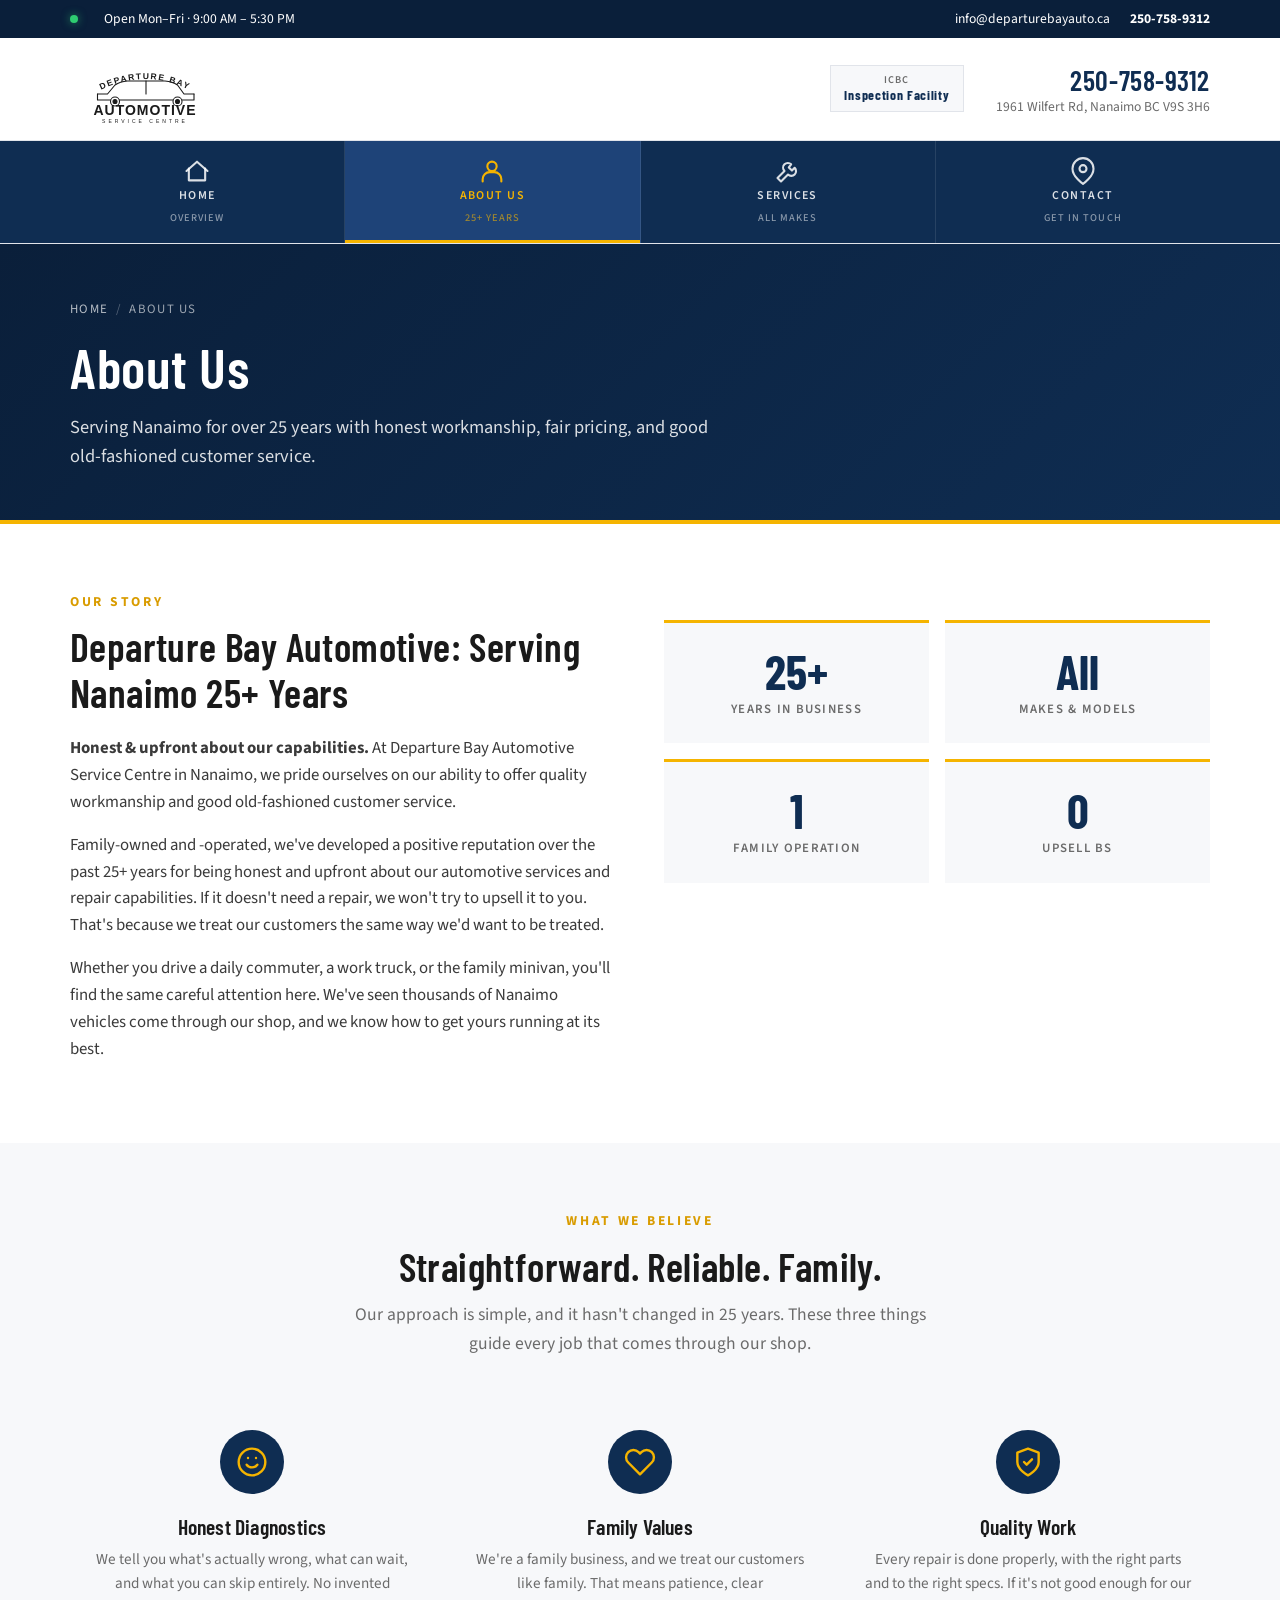
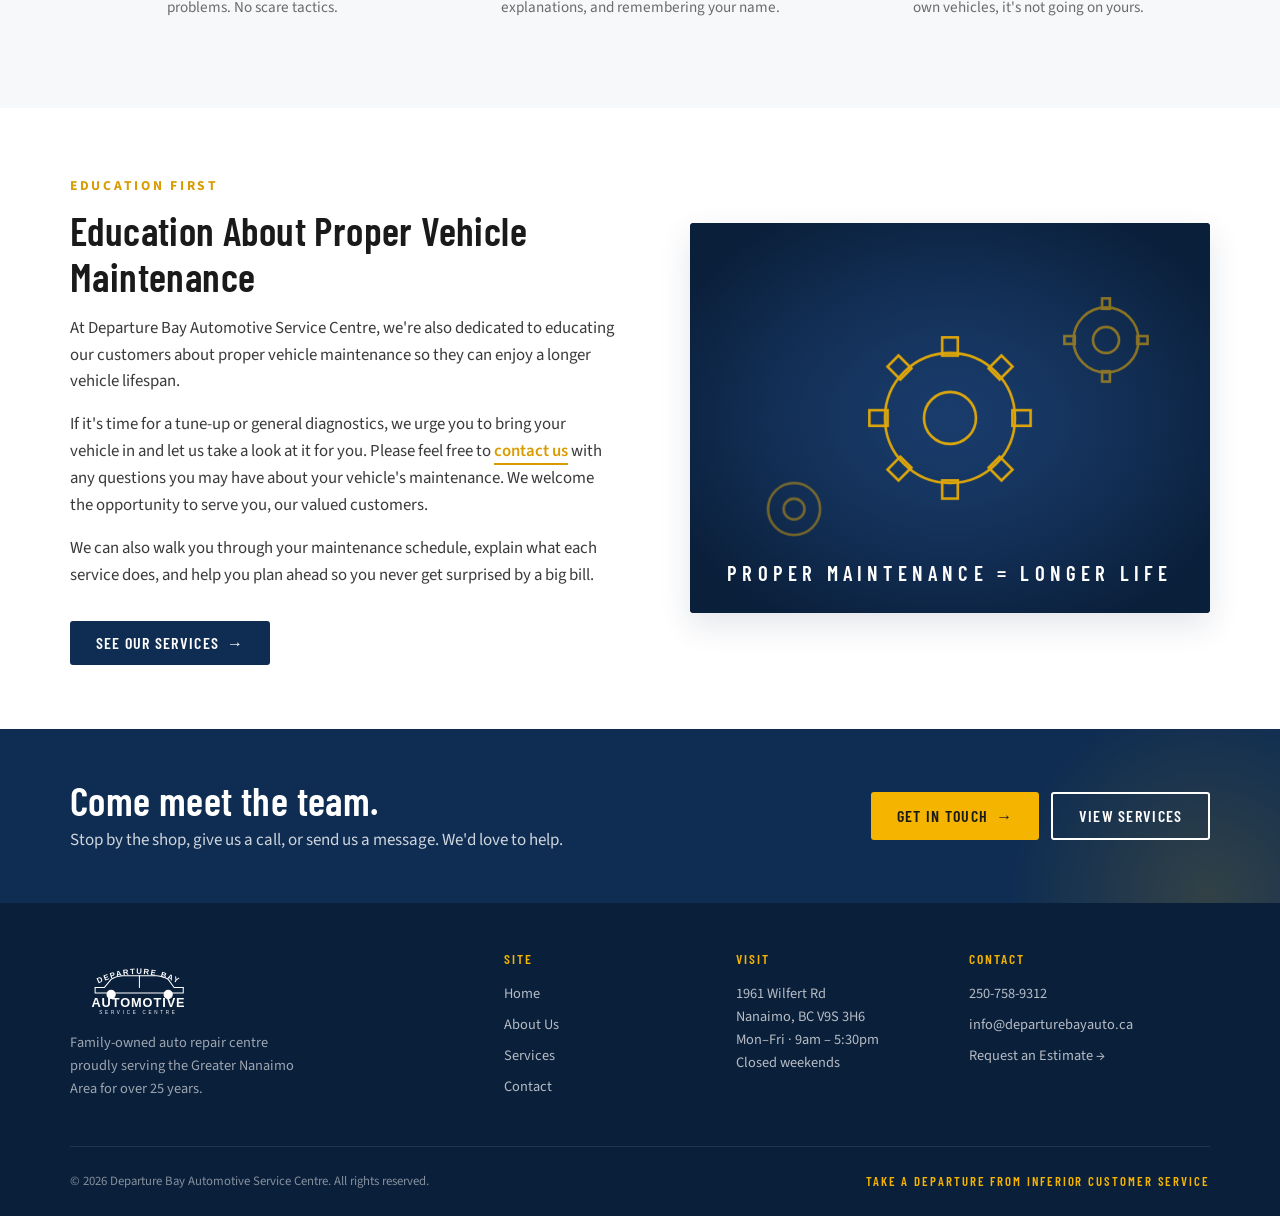
==== about.html @ 7d687c05 "Initial commit" ====
<!DOCTYPE html>
<html lang="en">
<head>
  <meta charset="UTF-8">
  <meta name="viewport" content="width=device-width, initial-scale=1.0">
  <title>About Us — Departure Bay Automotive Service Centre, Nanaimo</title>
  <meta name="description" content="Family-owned and operated in Nanaimo for 25+ years. Honest, upfront auto repair with quality workmanship and good old-fashioned customer service.">
  <link rel="preconnect" href="https://fonts.googleapis.com">
  <link rel="preconnect" href="https://fonts.gstatic.com" crossorigin>
  <link href="https://fonts.googleapis.com/css2?family=Barlow+Condensed:wght@400;500;600;700&family=Source+Sans+3:wght@400;500;600;700&display=swap" rel="stylesheet">
  <link rel="stylesheet" href="css/style.css">
  <link rel="icon" type="image/svg+xml" href="images/favicon.svg">
</head>
<body>

  <div class="topbar">
    <div class="container">
      <div class="topbar-left">
        <span>Open Mon–Fri · 9:00 AM – 5:30 PM</span>
      </div>
      <div class="topbar-right">
        <a href="mailto:info@departurebayauto.ca" class="hide-mobile">info@departurebayauto.ca</a>
        <a href="tel:2507589312"><strong>250-758-9312</strong></a>
      </div>
    </div>
  </div>

  <header class="site-header">
    <div class="header-top">
      <div class="container">
        <a href="index.html" class="brand">
          <img src="images/logo.svg" alt="Departure Bay Automotive Service Centre">
        </a>
        <div class="header-contact">
          <div class="header-badge">
            <div class="small">ICBC</div>
            <div class="big">Inspection Facility</div>
          </div>
          <div class="header-info">
            <a href="tel:2507589312" class="phone">250-758-9312</a>
            <div class="address">1961 Wilfert Rd, Nanaimo BC V9S 3H6</div>
          </div>
        </div>
      </div>
    </div>

    <button class="nav-toggle" aria-label="Toggle navigation" aria-controls="primary-nav">Menu</button>

    <nav class="main-nav" id="primary-nav">
      <div class="container">
        <a href="index.html">
          <svg class="nav-icon" viewBox="0 0 24 24"><path d="M3 12l9-8 9 8"/><path d="M5 10v10h14V10"/></svg>
          <span class="nav-label">Home</span>
          <span class="nav-sub">Overview</span>
        </a>
        <a href="about.html" class="active">
          <svg class="nav-icon" viewBox="0 0 24 24"><circle cx="12" cy="8" r="4"/><path d="M4 21v-2a6 6 0 0 1 6-6h4a6 6 0 0 1 6 6v2"/></svg>
          <span class="nav-label">About Us</span>
          <span class="nav-sub">25+ Years</span>
        </a>
        <a href="services.html">
          <svg class="nav-icon" viewBox="0 0 24 24"><path d="M14.7 6.3a4 4 0 0 0-5.7 5.7L3 18l3 3 6-6a4 4 0 0 0 5.7-5.7l-2.3 2.3-2.7-2.7z"/></svg>
          <span class="nav-label">Services</span>
          <span class="nav-sub">All Makes</span>
        </a>
        <a href="contact.html">
          <svg class="nav-icon" viewBox="0 0 24 24"><path d="M21 10c0 7-9 13-9 13s-9-6-9-13a9 9 0 1 1 18 0z"/><circle cx="12" cy="10" r="3"/></svg>
          <span class="nav-label">Contact</span>
          <span class="nav-sub">Get In Touch</span>
        </a>
      </div>
    </nav>
  </header>

  <section class="page-header">
    <div class="container">
      <div class="breadcrumb"><a href="index.html">Home</a><span>/</span>About Us</div>
      <h1>About Us</h1>
      <p class="lede">Serving Nanaimo for over 25 years with honest workmanship, fair pricing, and good old-fashioned customer service.</p>
    </div>
  </section>

  <section>
    <div class="container">
      <div class="about-intro">
        <div class="about-prose">
          <span style="color: var(--yellow-dark); font-weight: 700; letter-spacing: 0.2em; text-transform: uppercase; font-size: 0.85rem;">Our Story</span>
          <h2 style="margin-top: 0.5rem;">Departure Bay Automotive: Serving Nanaimo 25+ Years</h2>
          <p><strong>Honest &amp; upfront about our capabilities.</strong> At Departure Bay Automotive Service Centre in Nanaimo, we pride ourselves on our ability to offer quality workmanship and good old-fashioned customer service.</p>
          <p>Family-owned and -operated, we've developed a positive reputation over the past 25+ years for being honest and upfront about our automotive services and repair capabilities. If it doesn't need a repair, we won't try to upsell it to you. That's because we treat our customers the same way we'd want to be treated.</p>
          <p>Whether you drive a daily commuter, a work truck, or the family minivan, you'll find the same careful attention here. We've seen thousands of Nanaimo vehicles come through our shop, and we know how to get yours running at its best.</p>
        </div>

        <div>
          <div class="stats-grid">
            <div class="stat-card">
              <div class="big">25+</div>
              <div class="lbl">Years in Business</div>
            </div>
            <div class="stat-card">
              <div class="big">All</div>
              <div class="lbl">Makes &amp; Models</div>
            </div>
            <div class="stat-card">
              <div class="big">1</div>
              <div class="lbl">Family Operation</div>
            </div>
            <div class="stat-card">
              <div class="big">0</div>
              <div class="lbl">Upsell BS</div>
            </div>
          </div>
        </div>
      </div>
    </div>
  </section>

  <!-- Values -->
  <section style="background: var(--cream);">
    <div class="container">
      <div class="section-heading">
        <span class="eyebrow">What We Believe</span>
        <h2>Straightforward. Reliable. Family.</h2>
        <p class="lede">Our approach is simple, and it hasn't changed in 25 years. These three things guide every job that comes through our shop.</p>
      </div>

      <div class="values-grid">
        <div class="value-item">
          <div class="big-icon">
            <svg viewBox="0 0 24 24"><circle cx="12" cy="12" r="10"/><path d="M8 14s1.5 2 4 2 4-2 4-2"/><line x1="9" y1="9" x2="9.01" y2="9"/><line x1="15" y1="9" x2="15.01" y2="9"/></svg>
          </div>
          <h3>Honest Diagnostics</h3>
          <p>We tell you what's actually wrong, what can wait, and what you can skip entirely. No invented problems. No scare tactics.</p>
        </div>

        <div class="value-item">
          <div class="big-icon">
            <svg viewBox="0 0 24 24"><path d="M20.84 4.61a5.5 5.5 0 0 0-7.78 0L12 5.67l-1.06-1.06a5.5 5.5 0 0 0-7.78 7.78L12 21.23l8.84-8.84a5.5 5.5 0 0 0 0-7.78z"/></svg>
          </div>
          <h3>Family Values</h3>
          <p>We're a family business, and we treat our customers like family. That means patience, clear explanations, and remembering your name.</p>
        </div>

        <div class="value-item">
          <div class="big-icon">
            <svg viewBox="0 0 24 24"><path d="M12 22s8-4 8-10V5l-8-3-8 3v7c0 6 8 10 8 10z"/><path d="M9 12l2 2 4-4"/></svg>
          </div>
          <h3>Quality Work</h3>
          <p>Every repair is done properly, with the right parts and to the right specs. If it's not good enough for our own vehicles, it's not going on yours.</p>
        </div>
      </div>
    </div>
  </section>

  <!-- Maintenance education -->
  <section>
    <div class="container">
      <div class="two-col">
        <div class="two-col-prose">
          <span style="color: var(--yellow-dark); font-weight: 700; letter-spacing: 0.2em; text-transform: uppercase; font-size: 0.85rem;">Education First</span>
          <h2 style="margin-top: 0.5rem;">Education About Proper Vehicle Maintenance</h2>
          <p>At Departure Bay Automotive Service Centre, we're also dedicated to educating our customers about proper vehicle maintenance so they can enjoy a longer vehicle lifespan.</p>
          <p>If it's time for a tune-up or general diagnostics, we urge you to bring your vehicle in and let us take a look at it for you. Please feel free to <a href="contact.html" style="color: var(--yellow-dark); font-weight: 600; border-bottom: 2px solid;">contact us</a> with any questions you may have about your vehicle's maintenance. We welcome the opportunity to serve you, our valued customers.</p>
          <p>We can also walk you through your maintenance schedule, explain what each service does, and help you plan ahead so you never get surprised by a big bill.</p>
          <a href="services.html" class="btn btn-navy" style="margin-top: 1rem;">See Our Services <span class="arrow">→</span></a>
        </div>

        <div class="two-col-visual">
          <svg viewBox="0 0 400 300" xmlns="http://www.w3.org/2000/svg">
            <rect width="400" height="300" fill="#0f2d52"/>
            <defs>
              <radialGradient id="spotlight2" cx="50%" cy="50%" r="60%">
                <stop offset="0%" stop-color="#1e4378" stop-opacity="0.7"/>
                <stop offset="100%" stop-color="#0a1f3a" stop-opacity="1"/>
              </radialGradient>
            </defs>
            <rect width="400" height="300" fill="url(#spotlight2)"/>

            <!-- Gear icons -->
            <g stroke="#f5b400" stroke-width="2" fill="none" opacity="0.9">
              <!-- Large gear -->
              <g transform="translate(200,150)">
                <circle r="50"/>
                <circle r="20"/>
                <g>
                  <rect x="-6" y="-62" width="12" height="14"/>
                  <rect x="-6" y="48" width="12" height="14"/>
                  <rect x="48" y="-6" width="14" height="12"/>
                  <rect x="-62" y="-6" width="14" height="12"/>
                  <rect x="-6" y="-62" width="12" height="14" transform="rotate(45)"/>
                  <rect x="-6" y="48" width="12" height="14" transform="rotate(45)"/>
                  <rect x="48" y="-6" width="14" height="12" transform="rotate(45)"/>
                  <rect x="-62" y="-6" width="14" height="12" transform="rotate(45)"/>
                </g>
              </g>

              <!-- Small gear -->
              <g transform="translate(320,90)" opacity="0.6">
                <circle r="25"/>
                <circle r="10"/>
                <g>
                  <rect x="-3" y="-32" width="6" height="8"/>
                  <rect x="-3" y="24" width="6" height="8"/>
                  <rect x="24" y="-3" width="8" height="6"/>
                  <rect x="-32" y="-3" width="8" height="6"/>
                </g>
              </g>

              <!-- Another small gear -->
              <g transform="translate(80,220)" opacity="0.5">
                <circle r="20"/>
                <circle r="8"/>
              </g>
            </g>

            <text x="200" y="275" text-anchor="middle" fill="#ffffff" font-family="Barlow Condensed, Impact, sans-serif" font-size="16" font-weight="600" letter-spacing="4">PROPER MAINTENANCE = LONGER LIFE</text>
          </svg>
        </div>
      </div>
    </div>
  </section>

  <!-- CTA banner -->
  <div class="cta-banner">
    <div class="container">
      <div>
        <h2>Come meet the team.</h2>
        <p>Stop by the shop, give us a call, or send us a message. We'd love to help.</p>
      </div>
      <div class="cta-banner-actions">
        <a href="contact.html" class="btn btn-primary">Get In Touch <span class="arrow">→</span></a>
        <a href="services.html" class="btn btn-outline" style="border-color: #fff; color: #fff;">View Services</a>
      </div>
    </div>
  </div>

  <footer class="site-footer">
    <div class="container">
      <div class="footer-grid">
        <div class="footer-brand">
          <img src="images/logo.svg" alt="Departure Bay Automotive">
          <p>Family-owned auto repair centre proudly serving the Greater Nanaimo Area for over 25 years.</p>
        </div>
        <div class="footer-col">
          <h4>Site</h4>
          <ul>
            <li><a href="index.html">Home</a></li>
            <li><a href="about.html">About Us</a></li>
            <li><a href="services.html">Services</a></li>
            <li><a href="contact.html">Contact</a></li>
          </ul>
        </div>
        <div class="footer-col">
          <h4>Visit</h4>
          <address>
            1961 Wilfert Rd<br>
            Nanaimo, BC V9S 3H6<br>
            Mon–Fri · 9am – 5:30pm<br>
            Closed weekends
          </address>
        </div>
        <div class="footer-col">
          <h4>Contact</h4>
          <ul>
            <li><a href="tel:2507589312">250-758-9312</a></li>
            <li><a href="mailto:info@departurebayauto.ca">info@departurebayauto.ca</a></li>
            <li><a href="contact.html">Request an Estimate →</a></li>
          </ul>
        </div>
      </div>
      <div class="footer-bottom">
        <span>© <span id="current-year"></span> Departure Bay Automotive Service Centre. All rights reserved.</span>
        <span class="tagline">Take a departure from inferior customer service</span>
      </div>
    </div>
  </footer>

  <script src="js/main.js"></script>
</body>
</html>
---- css/style.css ----
/* =========================================================
   DEPARTURE BAY AUTOMOTIVE
   Clean, trustworthy, easy to navigate.
   Palette: deep navy, clean white, warm yellow accent.
   ========================================================= */

*, *::before, *::after {
  box-sizing: border-box;
  margin: 0;
  padding: 0;
}

html {
  scroll-behavior: smooth;
  -webkit-font-smoothing: antialiased;
  -moz-osx-font-smoothing: grayscale;
}

:root {
  /* Palette */
  --navy: #0f2d52;
  --navy-dark: #0a1f3a;
  --navy-soft: #1e4378;
  --yellow: #f5b400;
  --yellow-dark: #d99c00;
  --ink: #1a1a1a;
  --body: #3a3a3a;
  --muted: #6b6b6b;
  --line: #e1e4ea;
  --line-soft: #eef0f4;
  --paper: #ffffff;
  --cream: #f7f8fa;

  /* Typography */
  --font-display: "Barlow Condensed", Impact, "Arial Narrow", sans-serif;
  --font-body: "Source Sans 3", "Helvetica Neue", Arial, sans-serif;

  /* Layout */
  --container: 1180px;
  --gutter: 1.25rem;

  /* Shadows */
  --shadow-sm: 0 1px 3px rgba(15, 45, 82, 0.08);
  --shadow-md: 0 4px 12px rgba(15, 45, 82, 0.1);
  --shadow-lg: 0 12px 32px rgba(15, 45, 82, 0.12);
}

body {
  font-family: var(--font-body);
  font-size: 17px;
  line-height: 1.6;
  color: var(--body);
  background: var(--paper);
}

img { max-width: 100%; display: block; }
a { color: var(--navy); text-decoration: none; }
a:hover { color: var(--yellow-dark); }

h1, h2, h3, h4 {
  font-family: var(--font-display);
  color: var(--ink);
  font-weight: 600;
  line-height: 1.15;
  letter-spacing: 0.01em;
}

h1 { font-size: clamp(2.25rem, 5vw, 3.5rem); }
h2 { font-size: clamp(1.75rem, 3.5vw, 2.5rem); }
h3 { font-size: 1.35rem; }
h4 { font-size: 1.1rem; }

p { max-width: 68ch; }

/* --- Layout --- */
.container {
  width: 100%;
  max-width: var(--container);
  margin: 0 auto;
  padding: 0 var(--gutter);
}

section { padding: 4rem 0; }

/* --- Top Info Bar --- */
.topbar {
  background: var(--navy-dark);
  color: #fff;
  font-size: 0.85rem;
  padding: 0.5rem 0;
}

.topbar .container {
  display: flex;
  justify-content: space-between;
  align-items: center;
  gap: 1rem;
  flex-wrap: wrap;
}

.topbar-left, .topbar-right {
  display: flex;
  gap: 1.25rem;
  align-items: center;
}

.topbar a { color: #fff; }
.topbar a:hover { color: var(--yellow); }

.topbar-left::before {
  content: "";
  display: inline-block;
  width: 8px; height: 8px;
  background: #2ecc71;
  border-radius: 50%;
  margin-right: 6px;
  box-shadow: 0 0 8px rgba(46, 204, 113, 0.6);
}

/* --- Header --- */
.site-header {
  background: var(--paper);
  position: sticky;
  top: 0;
  z-index: 100;
  box-shadow: 0 1px 0 var(--line);
}

.header-top {
  padding: 1rem 0;
  border-bottom: 1px solid var(--line);
}

.header-top .container {
  display: flex;
  align-items: center;
  justify-content: space-between;
  gap: 1.5rem;
}

.brand {
  display: flex;
  align-items: center;
  flex-shrink: 0;
}

.brand img { height: 70px; width: auto; }

.header-contact {
  display: flex;
  align-items: center;
  gap: 2rem;
}

.header-info {
  text-align: right;
  line-height: 1.3;
}

.header-info .phone {
  font-family: var(--font-display);
  font-size: 1.75rem;
  font-weight: 600;
  color: var(--navy);
  display: block;
  letter-spacing: 0.02em;
}

.header-info .phone:hover { color: var(--yellow-dark); }

.header-info .address {
  font-size: 0.85rem;
  color: var(--muted);
}

.header-badge {
  background: var(--cream);
  border: 1px solid var(--line);
  padding: 0.5rem 0.85rem;
  text-align: center;
  line-height: 1.2;
}

.header-badge .small {
  font-size: 0.65rem;
  letter-spacing: 0.1em;
  text-transform: uppercase;
  color: var(--muted);
  font-weight: 600;
}

.header-badge .big {
  font-family: var(--font-display);
  font-size: 0.85rem;
  color: var(--navy);
  font-weight: 700;
  letter-spacing: 0.05em;
}

/* --- Icon Navigation (inspired by original Bavarian) --- */
.main-nav {
  background: var(--navy);
}

.main-nav .container {
  display: flex;
  padding: 0;
}

.main-nav a {
  flex: 1;
  display: flex;
  flex-direction: column;
  align-items: center;
  justify-content: center;
  gap: 0.35rem;
  padding: 1rem 0.75rem;
  color: rgba(255,255,255,0.85);
  text-align: center;
  font-size: 0.75rem;
  letter-spacing: 0.12em;
  text-transform: uppercase;
  font-weight: 600;
  border-right: 1px solid rgba(255,255,255,0.1);
  transition: background 0.2s, color 0.2s;
  position: relative;
}

.main-nav a:last-child { border-right: none; }

.main-nav a .nav-icon {
  width: 28px;
  height: 28px;
  stroke: currentColor;
  fill: none;
  stroke-width: 1.8;
  stroke-linecap: round;
  stroke-linejoin: round;
  transition: color 0.2s;
}

.main-nav a .nav-label {
  display: block;
  line-height: 1;
}

.main-nav a .nav-sub {
  display: block;
  font-size: 0.65rem;
  opacity: 0.6;
  font-weight: 500;
  letter-spacing: 0.1em;
  margin-top: 2px;
}

.main-nav a:hover,
.main-nav a.active {
  background: var(--navy-soft);
  color: var(--yellow);
}

.main-nav a.active::after {
  content: "";
  position: absolute;
  bottom: 0;
  left: 0;
  right: 0;
  height: 3px;
  background: var(--yellow);
}

.nav-toggle {
  display: none;
  background: var(--navy);
  color: #fff;
  border: none;
  width: 100%;
  padding: 0.85rem;
  cursor: pointer;
  font-family: var(--font-display);
  font-size: 1rem;
  letter-spacing: 0.1em;
  text-transform: uppercase;
  text-align: left;
  padding-left: var(--gutter);
}

.nav-toggle::after {
  content: "☰";
  float: right;
  padding-right: var(--gutter);
}

.nav-toggle.active::after { content: "✕"; }

@media (max-width: 860px) {
  .header-contact { display: none; }
  .brand img { height: 56px; }

  .nav-toggle { display: block; }

  .main-nav .container {
    flex-direction: column;
    display: none;
  }

  .main-nav.open .container { display: flex; }

  .main-nav a {
    flex-direction: row;
    justify-content: flex-start;
    gap: 0.75rem;
    padding: 0.9rem var(--gutter);
    border-right: none;
    border-bottom: 1px solid rgba(255,255,255,0.1);
  }

  .main-nav a .nav-icon { width: 22px; height: 22px; }

  .main-nav a .nav-sub { display: none; }

  .main-nav a.active::after { display: none; }
}

/* --- Buttons --- */
.btn {
  display: inline-flex;
  align-items: center;
  gap: 0.5rem;
  padding: 0.9rem 1.6rem;
  font-family: var(--font-display);
  font-size: 1rem;
  font-weight: 600;
  letter-spacing: 0.08em;
  text-transform: uppercase;
  border: none;
  cursor: pointer;
  transition: all 0.2s;
  line-height: 1;
  text-align: center;
  border-radius: 3px;
}

.btn-primary {
  background: var(--yellow);
  color: var(--ink);
}

.btn-primary:hover {
  background: var(--yellow-dark);
  color: var(--ink);
  transform: translateY(-2px);
  box-shadow: var(--shadow-md);
}

.btn-navy {
  background: var(--navy);
  color: #fff;
}

.btn-navy:hover {
  background: var(--navy-dark);
  color: #fff;
  transform: translateY(-2px);
  box-shadow: var(--shadow-md);
}

.btn-outline {
  background: transparent;
  color: var(--navy);
  border: 2px solid var(--navy);
}

.btn-outline:hover {
  background: var(--navy);
  color: #fff;
}

.btn .arrow { transition: transform 0.2s; }
.btn:hover .arrow { transform: translateX(3px); }

/* --- Hero --- */
.hero {
  position: relative;
  background: linear-gradient(135deg, var(--navy-dark) 0%, var(--navy) 100%);
  color: #fff;
  overflow: hidden;
  padding: 5rem 0 6rem;
}

.hero::before {
  content: "";
  position: absolute;
  top: 0; right: 0; bottom: 0;
  width: 50%;
  background-image: url("data:image/svg+xml,%3Csvg xmlns='http://www.w3.org/2000/svg' width='800' height='600' viewBox='0 0 800 600'%3E%3Cdefs%3E%3ClinearGradient id='g' x1='0' x2='1' y1='0' y2='1'%3E%3Cstop offset='0%25' stop-color='%23ffffff' stop-opacity='0.03'/%3E%3Cstop offset='100%25' stop-color='%23ffffff' stop-opacity='0'/%3E%3C/linearGradient%3E%3C/defs%3E%3Crect width='800' height='600' fill='url(%23g)'/%3E%3Ccircle cx='600' cy='300' r='250' fill='none' stroke='%23ffffff' stroke-width='1' stroke-opacity='0.06'/%3E%3Ccircle cx='600' cy='300' r='180' fill='none' stroke='%23ffffff' stroke-width='1' stroke-opacity='0.08'/%3E%3Ccircle cx='600' cy='300' r='110' fill='none' stroke='%23ffffff' stroke-width='1' stroke-opacity='0.1'/%3E%3C/svg%3E");
  background-size: cover;
  opacity: 0.8;
}

.hero .container { position: relative; z-index: 2; }

.hero-content {
  max-width: 720px;
}

.hero-eyebrow {
  display: inline-flex;
  align-items: center;
  gap: 0.5rem;
  background: rgba(245, 180, 0, 0.15);
  color: var(--yellow);
  padding: 0.4rem 0.9rem;
  font-size: 0.8rem;
  font-weight: 600;
  letter-spacing: 0.15em;
  text-transform: uppercase;
  border: 1px solid rgba(245, 180, 0, 0.3);
  border-radius: 3px;
  margin-bottom: 1.25rem;
}

.hero h1 {
  color: #fff;
  font-size: clamp(2.5rem, 6vw, 4.5rem);
  margin-bottom: 1.25rem;
  font-weight: 600;
}

.hero h1 .accent { color: var(--yellow); }

.hero-lede {
  font-size: 1.2rem;
  color: rgba(255,255,255,0.85);
  margin-bottom: 2rem;
  max-width: 600px;
}

.hero-actions {
  display: flex;
  gap: 0.75rem;
  flex-wrap: wrap;
  margin-bottom: 3rem;
}

.hero-actions .btn-outline {
  border-color: #fff;
  color: #fff;
}

.hero-actions .btn-outline:hover {
  background: #fff;
  color: var(--navy);
}

.hero-quick-info {
  display: grid;
  grid-template-columns: repeat(3, 1fr);
  gap: 1rem;
  padding-top: 2rem;
  border-top: 1px solid rgba(255,255,255,0.15);
  max-width: 720px;
}

.hero-info-item {
  display: flex;
  align-items: flex-start;
  gap: 0.75rem;
}

.hero-info-item .icon {
  width: 24px;
  height: 24px;
  stroke: var(--yellow);
  fill: none;
  stroke-width: 1.8;
  flex-shrink: 0;
  margin-top: 2px;
}

.hero-info-item .label {
  font-size: 0.7rem;
  letter-spacing: 0.15em;
  text-transform: uppercase;
  color: rgba(255,255,255,0.6);
  margin-bottom: 0.15rem;
}

.hero-info-item .value {
  color: #fff;
  font-weight: 600;
  font-size: 0.95rem;
  line-height: 1.3;
}

@media (max-width: 700px) {
  .hero-quick-info { grid-template-columns: 1fr; gap: 0.75rem; }
}

/* --- Page Header (inner pages) --- */
.page-header {
  background: linear-gradient(135deg, var(--navy-dark) 0%, var(--navy) 100%);
  color: #fff;
  padding: 3.5rem 0 3rem;
  position: relative;
  overflow: hidden;
  border-bottom: 4px solid var(--yellow);
}

.page-header .container { position: relative; z-index: 2; }

.breadcrumb {
  font-size: 0.8rem;
  letter-spacing: 0.1em;
  text-transform: uppercase;
  color: rgba(255,255,255,0.6);
  margin-bottom: 1rem;
}

.breadcrumb a { color: rgba(255,255,255,0.7); }
.breadcrumb a:hover { color: var(--yellow); }
.breadcrumb span { margin: 0 0.5rem; opacity: 0.5; }

.page-header h1 {
  color: #fff;
  margin-bottom: 0.85rem;
}

.page-header .lede {
  font-size: 1.15rem;
  color: rgba(255,255,255,0.85);
  max-width: 650px;
}

/* --- Trust Bar --- */
.trust-bar {
  background: var(--cream);
  padding: 1.5rem 0;
  border-bottom: 1px solid var(--line);
}

.trust-bar .container {
  display: flex;
  justify-content: center;
  flex-wrap: wrap;
  gap: 2rem 3rem;
  align-items: center;
}

.trust-item {
  display: flex;
  align-items: center;
  gap: 0.6rem;
  font-size: 0.9rem;
  color: var(--body);
  font-weight: 500;
}

.trust-item .icon {
  width: 22px;
  height: 22px;
  color: var(--navy);
  stroke: currentColor;
  fill: none;
  stroke-width: 2;
  stroke-linecap: round;
  stroke-linejoin: round;
  flex-shrink: 0;
}

.trust-item strong { color: var(--ink); font-weight: 700; }

/* --- Section Heading --- */
.section-heading {
  text-align: center;
  max-width: 700px;
  margin: 0 auto 3rem;
}

.section-heading .eyebrow {
  display: inline-block;
  color: var(--yellow-dark);
  font-size: 0.85rem;
  font-weight: 700;
  letter-spacing: 0.2em;
  text-transform: uppercase;
  margin-bottom: 0.75rem;
}

.section-heading h2 { margin-bottom: 0.75rem; }

.section-heading .lede {
  color: var(--muted);
  font-size: 1.1rem;
  margin: 0 auto;
}

/* --- Service Cards --- */
.service-grid {
  display: grid;
  grid-template-columns: repeat(3, 1fr);
  gap: 1.25rem;
}

.service-card {
  background: var(--paper);
  border: 1px solid var(--line);
  padding: 1.75rem;
  transition: all 0.25s;
  display: flex;
  flex-direction: column;
}

.service-card:hover {
  border-color: var(--navy);
  transform: translateY(-3px);
  box-shadow: var(--shadow-md);
}

.service-card .service-icon {
  width: 48px;
  height: 48px;
  background: var(--cream);
  border: 1px solid var(--line);
  border-radius: 50%;
  display: flex;
  align-items: center;
  justify-content: center;
  margin-bottom: 1.25rem;
  transition: all 0.25s;
}

.service-card:hover .service-icon {
  background: var(--yellow);
  border-color: var(--yellow);
}

.service-card .service-icon svg {
  width: 26px;
  height: 26px;
  stroke: var(--navy);
  fill: none;
  stroke-width: 1.8;
  stroke-linecap: round;
  stroke-linejoin: round;
  transition: stroke 0.25s;
}

.service-card:hover .service-icon svg { stroke: var(--ink); }

.service-card h3 { margin-bottom: 0.5rem; }

.service-card p {
  color: var(--muted);
  font-size: 0.95rem;
  flex-grow: 1;
}

@media (max-width: 900px) { .service-grid { grid-template-columns: repeat(2, 1fr); } }
@media (max-width: 600px) { .service-grid { grid-template-columns: 1fr; } }

/* --- Two column feature --- */
.two-col {
  display: grid;
  grid-template-columns: 1.1fr 1fr;
  gap: 3rem;
  align-items: center;
}

.two-col-visual {
  background: var(--navy);
  aspect-ratio: 4 / 3;
  position: relative;
  overflow: hidden;
  border-radius: 4px;
  box-shadow: var(--shadow-lg);
}

.two-col-visual svg {
  position: absolute;
  inset: 0;
  width: 100%;
  height: 100%;
}

.two-col-prose h2 { margin-bottom: 1rem; }

.two-col-prose p {
  margin-bottom: 1rem;
  color: var(--body);
  font-size: 1.05rem;
}

.feature-list {
  list-style: none;
  margin: 1.5rem 0;
}

.feature-list li {
  display: flex;
  align-items: flex-start;
  gap: 0.75rem;
  padding: 0.5rem 0;
  font-size: 1rem;
  color: var(--body);
}

.feature-list li::before {
  content: "✓";
  color: var(--paper);
  background: var(--navy);
  width: 22px;
  height: 22px;
  border-radius: 50%;
  display: inline-flex;
  align-items: center;
  justify-content: center;
  font-size: 0.75rem;
  font-weight: 700;
  flex-shrink: 0;
  margin-top: 2px;
}

@media (max-width: 800px) { .two-col { grid-template-columns: 1fr; gap: 2rem; } }

/* --- CTA Banner --- */
.cta-banner {
  background: var(--navy);
  color: #fff;
  padding: 3rem 0;
  position: relative;
  overflow: hidden;
}

.cta-banner::before {
  content: "";
  position: absolute;
  top: -20%; right: -10%;
  width: 400px; height: 400px;
  background: radial-gradient(circle, rgba(245,180,0,0.15), transparent 70%);
}

.cta-banner .container {
  position: relative;
  z-index: 2;
  display: flex;
  justify-content: space-between;
  align-items: center;
  gap: 1.5rem;
  flex-wrap: wrap;
}

.cta-banner h2 {
  color: #fff;
  max-width: 24ch;
  margin-bottom: 0.25rem;
}

.cta-banner p {
  color: rgba(255,255,255,0.8);
  margin: 0;
}

.cta-banner-actions {
  display: flex;
  gap: 0.75rem;
  flex-wrap: wrap;
}

/* --- Hours / Contact split --- */
.info-split {
  display: grid;
  grid-template-columns: 1fr 1fr 1fr;
  gap: 1.25rem;
}

.info-card {
  background: var(--paper);
  border: 1px solid var(--line);
  padding: 1.75rem;
  border-top: 3px solid var(--navy);
}

.info-card.accent { border-top-color: var(--yellow); }

.info-card h3 {
  font-size: 1.15rem;
  margin-bottom: 1rem;
  padding-bottom: 0.75rem;
  border-bottom: 1px solid var(--line);
}

.info-card .row {
  display: flex;
  justify-content: space-between;
  padding: 0.4rem 0;
  font-size: 0.95rem;
}

.info-card .row .label { color: var(--muted); }
.info-card .row .value { color: var(--ink); font-weight: 600; }

.info-card .big-phone {
  font-family: var(--font-display);
  font-size: 2rem;
  color: var(--navy);
  display: block;
  font-weight: 600;
  margin: 0.5rem 0;
  letter-spacing: 0.02em;
}

.info-card p { font-size: 0.95rem; color: var(--muted); }

.info-card address {
  font-style: normal;
  font-size: 1rem;
  color: var(--ink);
  line-height: 1.5;
  margin-bottom: 0.75rem;
}

@media (max-width: 900px) { .info-split { grid-template-columns: 1fr; } }

/* --- Services page list --- */
.services-page-grid {
  display: grid;
  grid-template-columns: repeat(2, 1fr);
  gap: 1rem;
}

.service-item {
  background: var(--paper);
  border: 1px solid var(--line);
  padding: 1.5rem;
  display: flex;
  gap: 1rem;
  align-items: flex-start;
  transition: all 0.2s;
}

.service-item:hover {
  border-color: var(--navy);
  box-shadow: var(--shadow-sm);
}

.service-item .icon-box {
  width: 44px; height: 44px;
  background: var(--navy);
  display: flex;
  align-items: center;
  justify-content: center;
  flex-shrink: 0;
  border-radius: 3px;
}

.service-item .icon-box svg {
  width: 22px; height: 22px;
  stroke: var(--yellow);
  fill: none;
  stroke-width: 2;
  stroke-linecap: round;
  stroke-linejoin: round;
}

.service-item h3 {
  font-size: 1.1rem;
  margin-bottom: 0.25rem;
}

.service-item p {
  color: var(--muted);
  font-size: 0.92rem;
  margin: 0;
}

@media (max-width: 700px) { .services-page-grid { grid-template-columns: 1fr; } }

/* --- ICBC Inspection callout --- */
.icbc-callout {
  background: linear-gradient(135deg, var(--navy) 0%, var(--navy-soft) 100%);
  color: #fff;
  padding: 2.5rem;
  border-radius: 4px;
  display: grid;
  grid-template-columns: auto 1fr auto;
  gap: 2rem;
  align-items: center;
}

.icbc-callout .badge-icon {
  width: 80px; height: 80px;
  background: rgba(245,180,0,0.2);
  border: 2px solid var(--yellow);
  border-radius: 50%;
  display: flex;
  align-items: center;
  justify-content: center;
  flex-shrink: 0;
}

.icbc-callout .badge-icon svg {
  width: 44px; height: 44px;
  stroke: var(--yellow);
  fill: none;
  stroke-width: 2;
  stroke-linecap: round;
  stroke-linejoin: round;
}

.icbc-callout h3 {
  color: #fff;
  margin-bottom: 0.5rem;
}

.icbc-callout p {
  color: rgba(255,255,255,0.85);
  margin: 0;
  max-width: 60ch;
}

@media (max-width: 800px) {
  .icbc-callout {
    grid-template-columns: 1fr;
    text-align: center;
    padding: 2rem 1.5rem;
  }
  .icbc-callout .badge-icon { margin: 0 auto; }
}

/* --- Contact page --- */
.contact-grid {
  display: grid;
  grid-template-columns: 1fr 1.2fr;
  gap: 2.5rem;
  align-items: start;
}

.contact-sidebar { display: flex; flex-direction: column; gap: 1.25rem; }

.contact-card {
  background: var(--cream);
  border: 1px solid var(--line);
  padding: 1.5rem;
}

.contact-card h3 {
  font-size: 1.1rem;
  margin-bottom: 0.9rem;
  padding-bottom: 0.75rem;
  border-bottom: 2px solid var(--navy);
  display: inline-block;
}

.contact-card .row {
  display: flex;
  gap: 0.75rem;
  padding: 0.5rem 0;
  align-items: flex-start;
  font-size: 0.95rem;
}

.contact-card .row .icon {
  width: 18px; height: 18px;
  color: var(--navy);
  stroke: currentColor;
  fill: none;
  stroke-width: 2;
  flex-shrink: 0;
  margin-top: 4px;
}

.contact-card .row .label {
  color: var(--muted);
  font-size: 0.8rem;
  text-transform: uppercase;
  letter-spacing: 0.1em;
  font-weight: 600;
  display: block;
  margin-bottom: 2px;
}

.contact-card .row .value { color: var(--ink); font-weight: 500; }

.hours-table { width: 100%; font-size: 0.95rem; }
.hours-table tr { border-bottom: 1px dashed var(--line); }
.hours-table tr:last-child { border-bottom: none; }
.hours-table td { padding: 0.5rem 0; }
.hours-table td.day { color: var(--body); }
.hours-table td.time { text-align: right; color: var(--ink); font-weight: 600; }
.hours-table tr.closed td.time { color: var(--muted); }

.contact-form-wrap {
  background: var(--paper);
  border: 1px solid var(--line);
  padding: 2rem;
}

.contact-form-wrap h2 { margin-bottom: 0.5rem; }
.contact-form-wrap > p { color: var(--muted); margin-bottom: 1.5rem; }

.form-group { margin-bottom: 1.1rem; }
.form-row-inline { display: grid; grid-template-columns: 1fr 1fr; gap: 1rem; }

.form-group label {
  display: block;
  font-size: 0.8rem;
  color: var(--ink);
  font-weight: 600;
  margin-bottom: 0.4rem;
  text-transform: uppercase;
  letter-spacing: 0.08em;
}

.form-group label .req { color: var(--yellow-dark); }

.form-group input,
.form-group textarea,
.form-group select {
  width: 100%;
  padding: 0.75rem;
  border: 1px solid var(--line);
  background: var(--paper);
  font-family: inherit;
  font-size: 1rem;
  color: var(--ink);
  border-radius: 3px;
  transition: border-color 0.2s, box-shadow 0.2s;
}

.form-group input:focus,
.form-group textarea:focus,
.form-group select:focus {
  outline: none;
  border-color: var(--navy);
  box-shadow: 0 0 0 3px rgba(15, 45, 82, 0.1);
}

.form-group textarea { resize: vertical; min-height: 120px; }

.form-note {
  font-size: 0.85rem;
  color: var(--muted);
  margin-top: 0.75rem;
}

@media (max-width: 800px) {
  .contact-grid { grid-template-columns: 1fr; }
  .form-row-inline { grid-template-columns: 1fr; }
}

/* --- Map --- */
.map-wrap {
  margin-top: 1.25rem;
  aspect-ratio: 4 / 3;
  border: 1px solid var(--line);
  overflow: hidden;
  border-radius: 3px;
}

.map-wrap iframe { width: 100%; height: 100%; border: none; }

/* --- Payment methods --- */
.payment-methods {
  display: flex;
  align-items: center;
  gap: 0.75rem;
  flex-wrap: wrap;
  margin-top: 0.5rem;
}

.payment-badge {
  padding: 0.35rem 0.75rem;
  background: var(--paper);
  border: 1px solid var(--line);
  font-size: 0.75rem;
  font-weight: 700;
  color: var(--ink);
  letter-spacing: 0.05em;
  border-radius: 3px;
}

/* --- About page layout --- */
.about-intro {
  display: grid;
  grid-template-columns: 1fr 1fr;
  gap: 3rem;
  align-items: start;
}

.about-prose h2 { margin-bottom: 1.25rem; }
.about-prose p { margin-bottom: 1rem; font-size: 1.05rem; }

.stats-grid {
  display: grid;
  grid-template-columns: repeat(2, 1fr);
  gap: 1rem;
  margin-top: 2rem;
}

.stat-card {
  background: var(--cream);
  padding: 1.5rem;
  text-align: center;
  border-top: 3px solid var(--yellow);
}

.stat-card .big {
  font-family: var(--font-display);
  font-size: 3rem;
  color: var(--navy);
  font-weight: 700;
  line-height: 1;
  margin-bottom: 0.25rem;
}

.stat-card .lbl {
  font-size: 0.8rem;
  letter-spacing: 0.1em;
  text-transform: uppercase;
  color: var(--muted);
  font-weight: 600;
}

@media (max-width: 800px) { .about-intro { grid-template-columns: 1fr; } }

/* --- Family / values --- */
.values-grid {
  display: grid;
  grid-template-columns: repeat(3, 1fr);
  gap: 1.5rem;
}

.value-item {
  text-align: center;
  padding: 1.5rem 1rem;
}

.value-item .big-icon {
  width: 64px; height: 64px;
  background: var(--navy);
  border-radius: 50%;
  display: flex;
  align-items: center;
  justify-content: center;
  margin: 0 auto 1.25rem;
}

.value-item .big-icon svg {
  width: 32px; height: 32px;
  stroke: var(--yellow);
  fill: none;
  stroke-width: 1.8;
  stroke-linecap: round;
  stroke-linejoin: round;
}

.value-item h3 { margin-bottom: 0.5rem; }
.value-item p { color: var(--muted); margin: 0 auto; font-size: 0.95rem; }

@media (max-width: 800px) { .values-grid { grid-template-columns: 1fr; } }

/* --- Footer --- */
.site-footer {
  background: var(--navy-dark);
  color: rgba(255,255,255,0.8);
  padding: 3rem 0 1.5rem;
}

.footer-grid {
  display: grid;
  grid-template-columns: 2fr 1fr 1fr 1.2fr;
  gap: 2rem;
  margin-bottom: 2.5rem;
}

.footer-brand img { height: 64px; width: auto; filter: brightness(0) invert(1); margin-bottom: 1rem; }
.footer-brand p { font-size: 0.9rem; color: rgba(255,255,255,0.6); max-width: 32ch; }

.footer-col h4 {
  color: var(--yellow);
  font-size: 0.85rem;
  letter-spacing: 0.15em;
  text-transform: uppercase;
  margin-bottom: 1rem;
}

.footer-col ul { list-style: none; }
.footer-col li { margin-bottom: 0.5rem; font-size: 0.9rem; }

.footer-col a { color: rgba(255,255,255,0.7); }
.footer-col a:hover { color: var(--yellow); }

.footer-col address { font-style: normal; font-size: 0.9rem; color: rgba(255,255,255,0.7); line-height: 1.6; }

.footer-bottom {
  padding-top: 1.5rem;
  border-top: 1px solid rgba(255,255,255,0.1);
  display: flex;
  justify-content: space-between;
  gap: 1rem;
  flex-wrap: wrap;
  font-size: 0.8rem;
  color: rgba(255,255,255,0.5);
}

.footer-bottom .tagline {
  font-family: var(--font-display);
  letter-spacing: 0.15em;
  text-transform: uppercase;
  color: var(--yellow);
  font-weight: 600;
}

@media (max-width: 800px) {
  .footer-grid { grid-template-columns: 1fr 1fr; }
  .footer-brand { grid-column: 1 / -1; }
}

/* --- Hide mobile --- */
@media (max-width: 600px) {
  .hide-mobile { display: none !important; }
}

/* --- Animations --- */
@keyframes fadeUp {
  from { opacity: 0; transform: translateY(16px); }
  to { opacity: 1; transform: translateY(0); }
}

.fade-up { animation: fadeUp 0.6s ease-out backwards; }
.fade-up-1 { animation-delay: 0.05s; }
.fade-up-2 { animation-delay: 0.15s; }
.fade-up-3 { animation-delay: 0.25s; }
.fade-up-4 { animation-delay: 0.35s; }
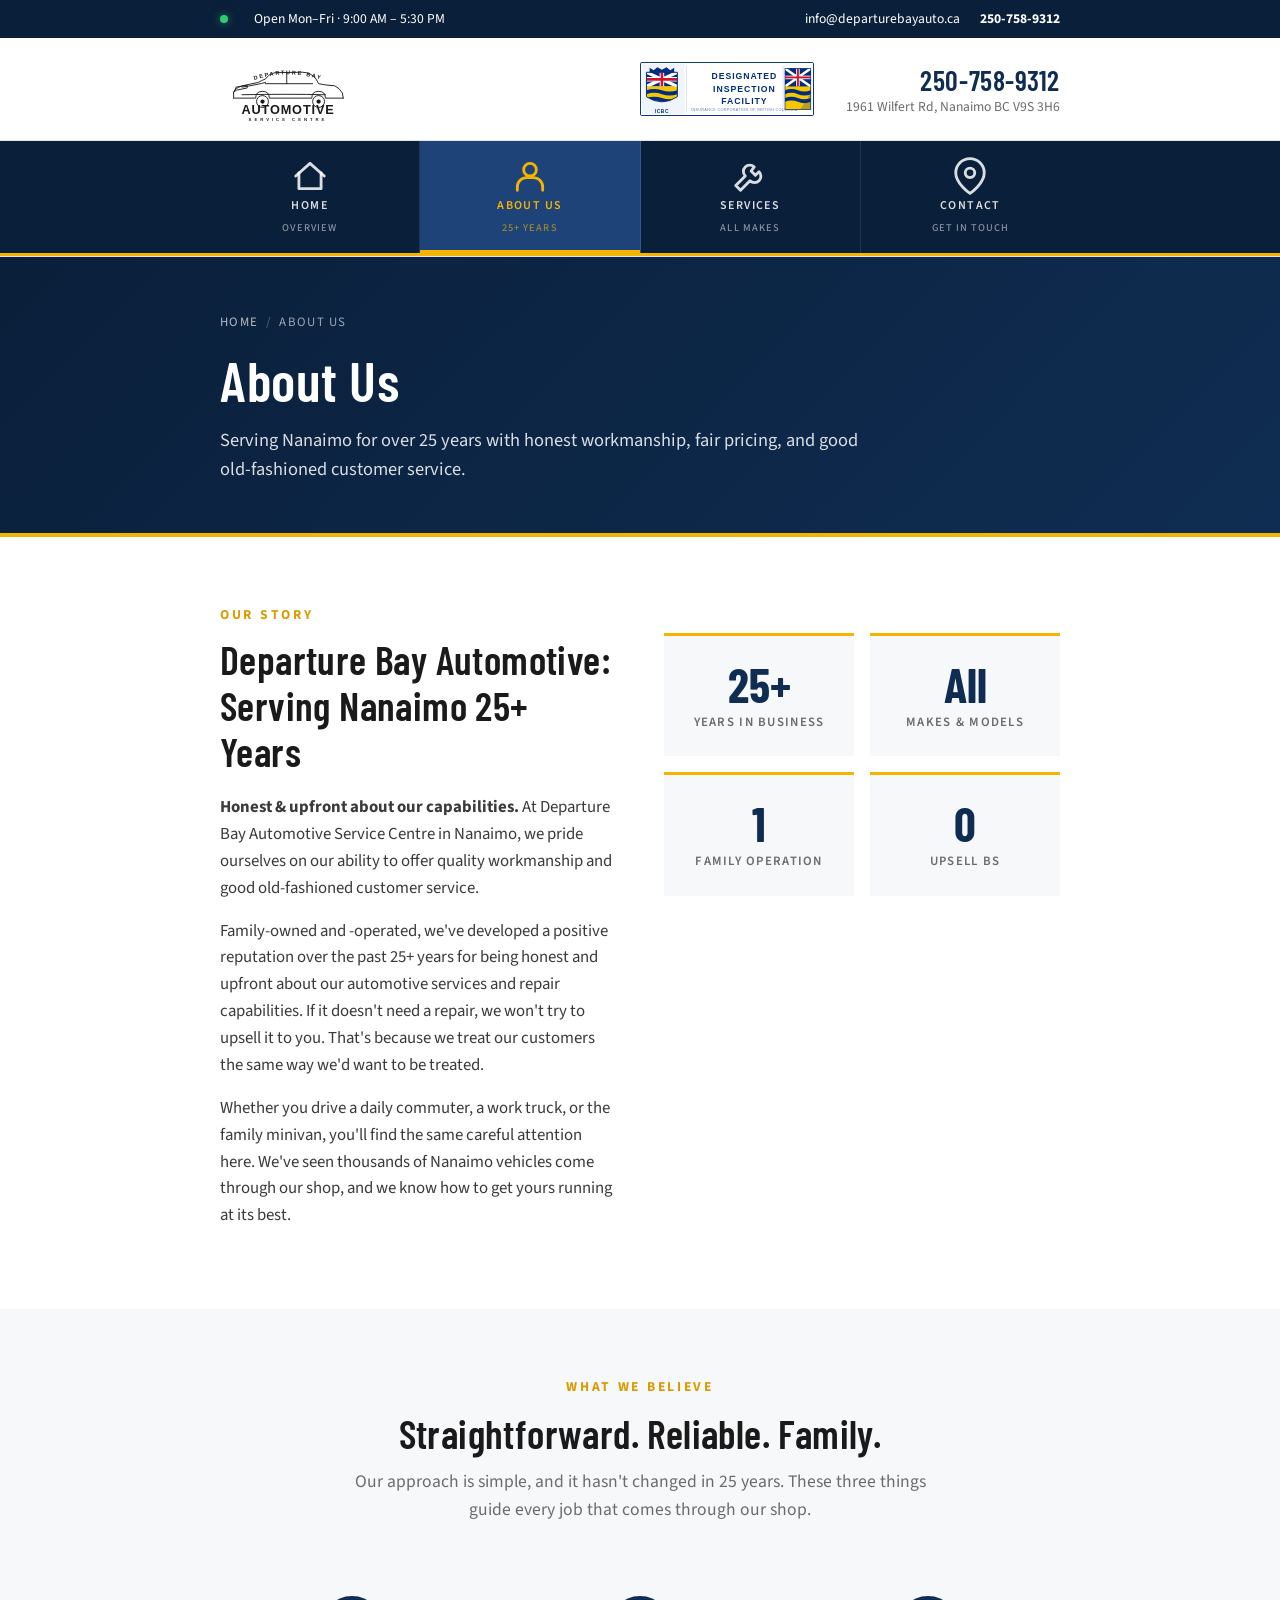
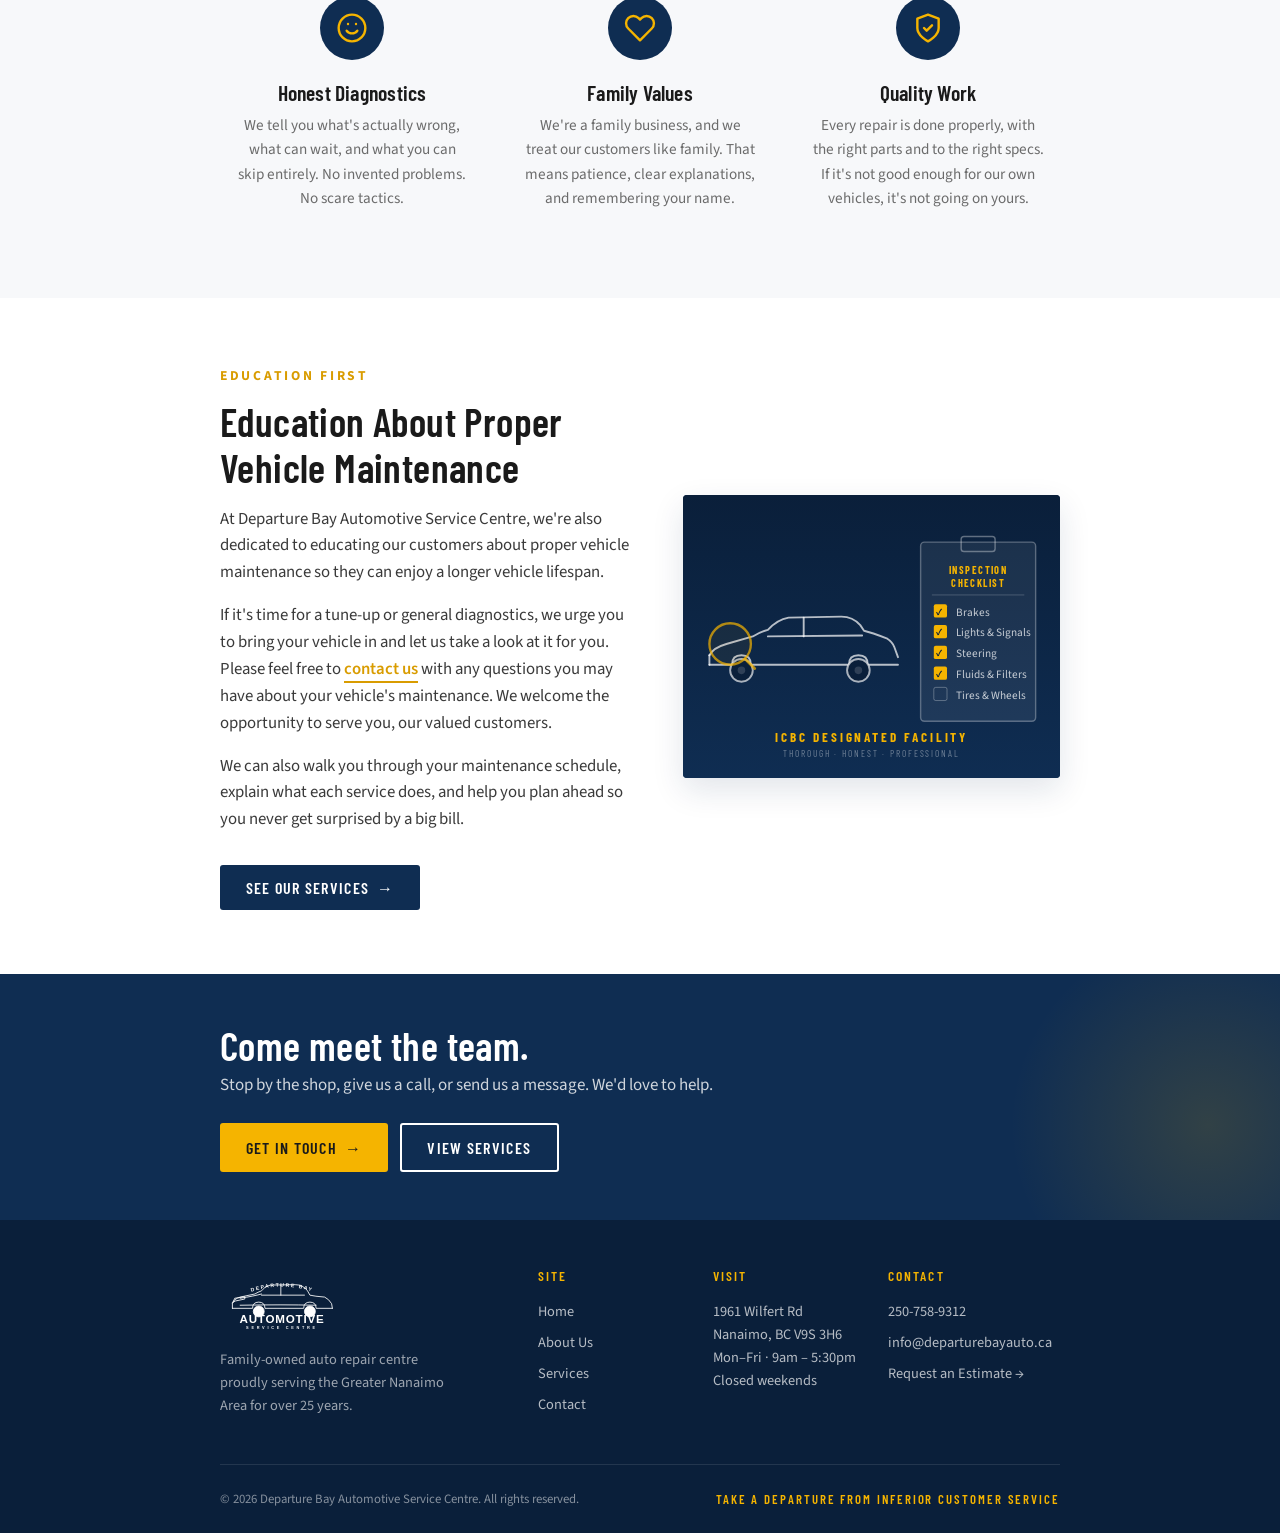
==== commit 1dc70e41: "Nav contrast, ICBC badge, service list reorder, illustrations, 2/3 layout Co-Authored-By: Claude Son" ====
--- a/about.html
+++ b/about.html
@@ -33,8 +33,7 @@
         </a>
         <div class="header-contact">
           <div class="header-badge">
-            <div class="small">ICBC</div>
-            <div class="big">Inspection Facility</div>
+            <img src="images/icbc-dif.svg" alt="ICBC Designated Inspection Facility" class="icbc-badge-img">
           </div>
           <div class="header-info">
             <a href="tel:2507589312" class="phone">250-758-9312</a>
@@ -167,53 +166,75 @@
 
         <div class="two-col-visual">
           <svg viewBox="0 0 400 300" xmlns="http://www.w3.org/2000/svg">
-            <rect width="400" height="300" fill="#0f2d52"/>
             <defs>
-              <radialGradient id="spotlight2" cx="50%" cy="50%" r="60%">
-                <stop offset="0%" stop-color="#1e4378" stop-opacity="0.7"/>
-                <stop offset="100%" stop-color="#0a1f3a" stop-opacity="1"/>
-              </radialGradient>
+              <linearGradient id="inspBg" x1="0" y1="0" x2="0" y2="1">
+                <stop offset="0%" stop-color="#0a1f3a"/>
+                <stop offset="100%" stop-color="#0f2d52"/>
+              </linearGradient>
             </defs>
-            <rect width="400" height="300" fill="url(#spotlight2)"/>
-
-            <!-- Gear icons -->
-            <g stroke="#f5b400" stroke-width="2" fill="none" opacity="0.9">
-              <!-- Large gear -->
-              <g transform="translate(200,150)">
-                <circle r="50"/>
-                <circle r="20"/>
-                <g>
-                  <rect x="-6" y="-62" width="12" height="14"/>
-                  <rect x="-6" y="48" width="12" height="14"/>
-                  <rect x="48" y="-6" width="14" height="12"/>
-                  <rect x="-62" y="-6" width="14" height="12"/>
-                  <rect x="-6" y="-62" width="12" height="14" transform="rotate(45)"/>
-                  <rect x="-6" y="48" width="12" height="14" transform="rotate(45)"/>
-                  <rect x="48" y="-6" width="14" height="12" transform="rotate(45)"/>
-                  <rect x="-62" y="-6" width="14" height="12" transform="rotate(45)"/>
-                </g>
-              </g>
-
-              <!-- Small gear -->
-              <g transform="translate(320,90)" opacity="0.6">
-                <circle r="25"/>
-                <circle r="10"/>
-                <g>
-                  <rect x="-3" y="-32" width="6" height="8"/>
-                  <rect x="-3" y="24" width="6" height="8"/>
-                  <rect x="24" y="-3" width="8" height="6"/>
-                  <rect x="-32" y="-3" width="8" height="6"/>
-                </g>
-              </g>
-
-              <!-- Another small gear -->
-              <g transform="translate(80,220)" opacity="0.5">
-                <circle r="20"/>
-                <circle r="8"/>
-              </g>
+            <rect width="400" height="300" fill="url(#inspBg)"/>
+
+            <!-- Car silhouette (side view, left-positioned) -->
+            <g stroke="rgba(255,255,255,0.7)" stroke-width="2" fill="none" stroke-linecap="round" stroke-linejoin="round">
+              <!-- Upper profile -->
+              <path d="M 28,170 Q 32,162 46,158 L 74,150 Q 82,145 90,143 Q 100,132 112,130 L 168,129 Q 180,129 188,138 L 192,144 Q 200,146 216,152 Q 222,156 224,161 L 228,172"/>
+              <!-- Front face -->
+              <line x1="28" y1="170" x2="28" y2="180"/>
+              <!-- Lower body with wheel arches -->
+              <path d="M 28,180 L 52,180 Q 52,170 62,170 Q 72,170 72,180 L 176,180 Q 176,170 186,170 Q 196,170 196,180 L 228,180"/>
+              <!-- Beltline -->
+              <line x1="90" y1="150" x2="190" y2="149"/>
+              <!-- B-pillar -->
+              <line x1="128" y1="130" x2="128" y2="150"/>
             </g>
-
-            <text x="200" y="275" text-anchor="middle" fill="#ffffff" font-family="Barlow Condensed, Impact, sans-serif" font-size="16" font-weight="600" letter-spacing="4">PROPER MAINTENANCE = LONGER LIFE</text>
+            <!-- Wheels -->
+            <circle cx="62" cy="186" r="12" fill="#0a1f3a" stroke="rgba(255,255,255,0.65)" stroke-width="2"/>
+            <circle cx="62" cy="186" r="4" fill="rgba(255,255,255,0.15)"/>
+            <circle cx="186" cy="186" r="12" fill="#0a1f3a" stroke="rgba(255,255,255,0.65)" stroke-width="2"/>
+            <circle cx="186" cy="186" r="4" fill="rgba(255,255,255,0.15)"/>
+
+            <!-- Magnifying glass over front of car -->
+            <circle cx="50" cy="158" r="22" fill="none" stroke="#f5b400" stroke-width="2.5" opacity="0.7"/>
+            <line x1="66" y1="174" x2="76" y2="184" stroke="#f5b400" stroke-width="3" stroke-linecap="round" opacity="0.7"/>
+            <!-- Highlight inside lens -->
+            <circle cx="50" cy="158" r="22" fill="rgba(245,180,0,0.05)"/>
+
+            <!-- Clipboard / checklist (right side) -->
+            <rect x="252" y="50" width="122" height="190" fill="white" opacity="0.07" rx="4"/>
+            <rect x="252" y="50" width="122" height="190" fill="none" stroke="rgba(255,255,255,0.3)" stroke-width="1.5" rx="4"/>
+            <!-- Clipboard clip at top -->
+            <rect x="295" y="44" width="36" height="16" fill="none" stroke="rgba(255,255,255,0.35)" stroke-width="1.5" rx="3"/>
+            <!-- Heading -->
+            <text x="313" y="84" text-anchor="middle" fill="#f5b400" font-family="Barlow Condensed, Impact, sans-serif" font-size="11" font-weight="700" letter-spacing="1.5">INSPECTION</text>
+            <text x="313" y="98" text-anchor="middle" fill="#f5b400" font-family="Barlow Condensed, Impact, sans-serif" font-size="11" font-weight="700" letter-spacing="1.5">CHECKLIST</text>
+            <line x1="264" y1="106" x2="362" y2="106" stroke="rgba(255,255,255,0.2)" stroke-width="1"/>
+
+            <!-- Checklist items -->
+            <g font-family="Source Sans 3, Arial, sans-serif" font-size="12" fill="rgba(255,255,255,0.75)">
+              <!-- Brakes -->
+              <rect x="266" y="116" width="14" height="14" rx="2" fill="#f5b400"/>
+              <text x="272" y="127" text-anchor="middle" fill="#0a1f3a" font-size="10" font-weight="700">✓</text>
+              <text x="290" y="128">Brakes</text>
+              <!-- Lights -->
+              <rect x="266" y="138" width="14" height="14" rx="2" fill="#f5b400"/>
+              <text x="272" y="149" text-anchor="middle" fill="#0a1f3a" font-size="10" font-weight="700">✓</text>
+              <text x="290" y="150">Lights &amp; Signals</text>
+              <!-- Steering -->
+              <rect x="266" y="160" width="14" height="14" rx="2" fill="#f5b400"/>
+              <text x="272" y="171" text-anchor="middle" fill="#0a1f3a" font-size="10" font-weight="700">✓</text>
+              <text x="290" y="172">Steering</text>
+              <!-- Fluids -->
+              <rect x="266" y="182" width="14" height="14" rx="2" fill="#f5b400"/>
+              <text x="272" y="193" text-anchor="middle" fill="#0a1f3a" font-size="10" font-weight="700">✓</text>
+              <text x="290" y="194">Fluids &amp; Filters</text>
+              <!-- Tires -->
+              <rect x="266" y="204" width="14" height="14" rx="2" fill="none" stroke="rgba(255,255,255,0.3)" stroke-width="1"/>
+              <text x="290" y="216">Tires &amp; Wheels</text>
+            </g>
+
+            <!-- Bottom label -->
+            <text x="200" y="262" text-anchor="middle" fill="#f5b400" font-family="Barlow Condensed, Impact, sans-serif" font-size="14" font-weight="700" letter-spacing="3">ICBC DESIGNATED FACILITY</text>
+            <text x="200" y="278" text-anchor="middle" fill="rgba(255,255,255,0.4)" font-family="Barlow Condensed, Impact, sans-serif" font-size="10" letter-spacing="2">THOROUGH · HONEST · PROFESSIONAL</text>
           </svg>
         </div>
       </div>
--- a/css/style.css
+++ b/css/style.css
@@ -36,7 +36,7 @@
   --font-body: "Source Sans 3", "Helvetica Neue", Arial, sans-serif;
 
   /* Layout */
-  --container: 1180px;
+  --container: 880px;
   --gutter: 1.25rem;
 
   /* Shadows */
@@ -174,32 +174,21 @@
 }
 
 .header-badge {
-  background: var(--cream);
-  border: 1px solid var(--line);
-  padding: 0.5rem 0.85rem;
-  text-align: center;
-  line-height: 1.2;
-}
-
-.header-badge .small {
-  font-size: 0.65rem;
-  letter-spacing: 0.1em;
-  text-transform: uppercase;
-  color: var(--muted);
-  font-weight: 600;
-}
-
-.header-badge .big {
-  font-family: var(--font-display);
-  font-size: 0.85rem;
-  color: var(--navy);
-  font-weight: 700;
-  letter-spacing: 0.05em;
+  display: flex;
+  align-items: center;
+  flex-shrink: 0;
+}
+
+.icbc-badge-img {
+  height: 54px;
+  width: auto;
+  display: block;
 }
 
 /* --- Icon Navigation (inspired by original Bavarian) --- */
 .main-nav {
-  background: var(--navy);
+  background: var(--navy-dark);
+  border-bottom: 3px solid var(--yellow);
 }
 
 .main-nav .container {
@@ -229,8 +218,8 @@
 .main-nav a:last-child { border-right: none; }
 
 .main-nav a .nav-icon {
-  width: 28px;
-  height: 28px;
+  width: 38px;
+  height: 38px;
   stroke: currentColor;
   fill: none;
   stroke-width: 1.8;
@@ -315,7 +304,7 @@
     border-bottom: 1px solid rgba(255,255,255,0.1);
   }
 
-  .main-nav a .nav-icon { width: 22px; height: 22px; }
+  .main-nav a .nav-icon { width: 28px; height: 28px; }
 
   .main-nav a .nav-sub { display: none; }
 
@@ -889,23 +878,16 @@
 }
 
 .icbc-callout .badge-icon {
-  width: 80px; height: 80px;
-  background: rgba(245,180,0,0.2);
-  border: 2px solid var(--yellow);
-  border-radius: 50%;
   display: flex;
   align-items: center;
   justify-content: center;
   flex-shrink: 0;
 }
 
-.icbc-callout .badge-icon svg {
-  width: 44px; height: 44px;
-  stroke: var(--yellow);
-  fill: none;
-  stroke-width: 2;
-  stroke-linecap: round;
-  stroke-linejoin: round;
+.icbc-callout .badge-icon img {
+  height: 80px;
+  width: auto;
+  display: block;
 }
 
 .icbc-callout h3 {
